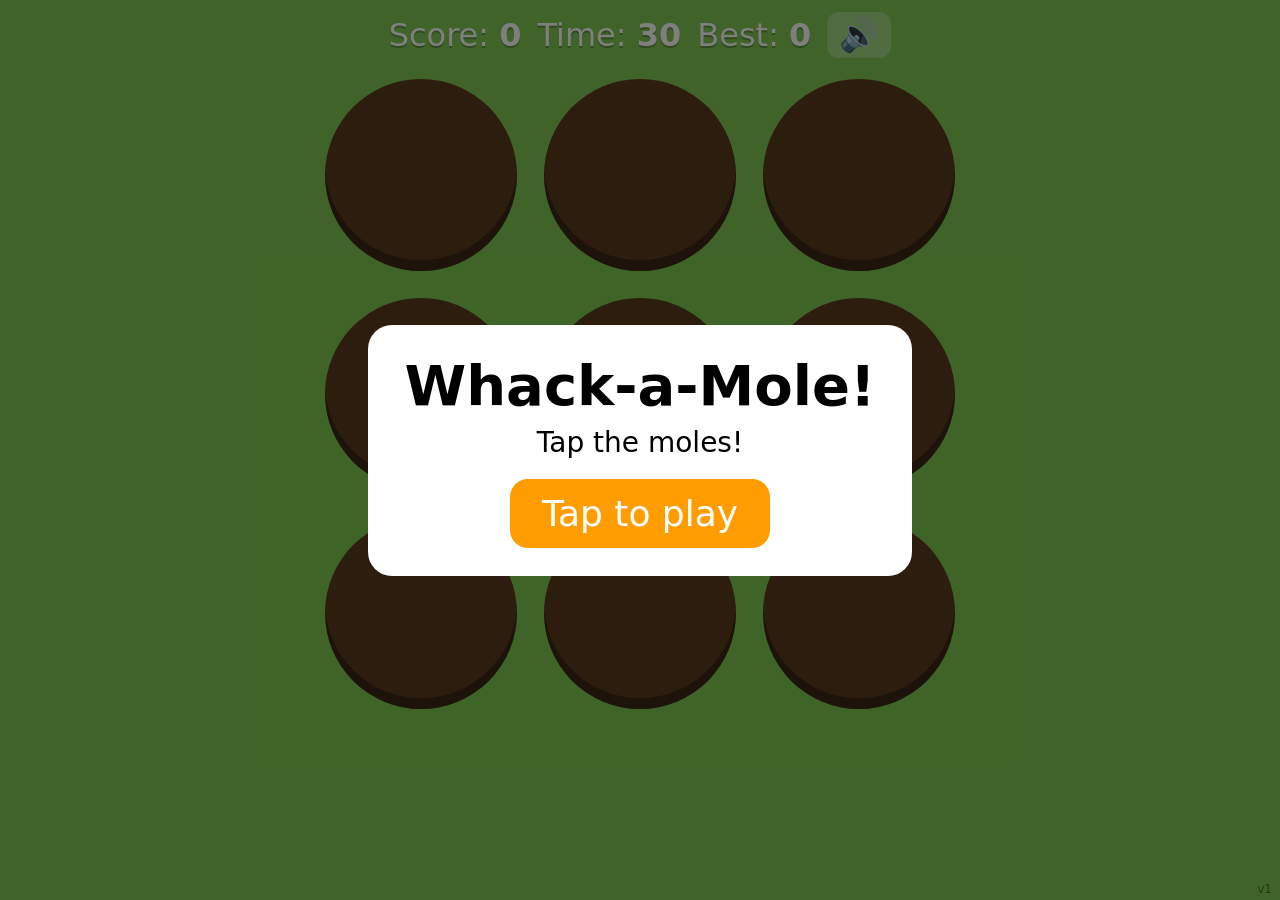
==== index.html @ 428bdbc0 "Adding first version" ====
<!DOCTYPE html>
<html lang="en">
<head>
  <meta charset="utf-8">
  <title>Whack-a-Mole</title>
  <meta name="viewport" content="width=device-width, initial-scale=1, maximum-scale=1, user-scalable=no, viewport-fit=cover">
  <meta name="apple-mobile-web-app-capable" content="yes">
  <meta name="mobile-web-app-capable" content="yes">
  <meta name="apple-mobile-web-app-title" content="Whack-a-Mole">
  <meta name="theme-color" content="#7ec850">
  <link rel="manifest" href="manifest.webmanifest">
  <link rel="apple-touch-icon" href="icon-192.png">
  <link rel="icon" href="icon-192.png">
  <link rel="stylesheet" href="style.css">
</head>
<body>
  <div id="hud">
    <div>Score: <b id="score">0</b></div>
    <div>Time: <b id="time">30</b></div>
    <div>Best: <b id="best">0</b></div>
    <button id="mute" aria-label="Sound on or off">🔊</button>
  </div>

  <div id="board"></div>

  <div id="overlay">
    <div id="overlay-box">
      <h1 id="overlay-title">Whack-a-Mole!</h1>
      <p id="overlay-text">Tap the moles!</p>
      <button id="start">Tap to play</button>
    </div>
  </div>

  <div id="version"></div>

  <script src="version.js"></script>
  <script src="game.js"></script>
</body>
</html>
---- style.css ----
* { box-sizing: border-box; -webkit-tap-highlight-color: transparent; }

html, body {
  margin: 0; height: 100%;
  background: var(--bg, #7ec850);
  font-family: "Trebuchet MS", "Comic Sans MS", system-ui, sans-serif;
  /* No zoom, no text select, no pull-to-refresh while playing */
  touch-action: manipulation;
  user-select: none; -webkit-user-select: none;
  overscroll-behavior: none;
}

body {
  display: flex; flex-direction: column; align-items: center;
  padding: env(safe-area-inset-top) 12px env(safe-area-inset-bottom);
}

#hud {
  display: flex; gap: 16px; align-items: center; justify-content: center;
  padding: 12px 0; font-size: clamp(18px, 4vw, 32px); color: #fff;
  text-shadow: 0 2px 0 rgba(0,0,0,.25);
}
#hud button {
  font-size: inherit; background: rgba(255,255,255,.3); border: 0;
  border-radius: 12px; padding: 4px 12px; cursor: pointer;
}

#board {
  display: grid; grid-template-columns: repeat(3, 1fr); gap: 3vmin;
  width: min(92vw, 70vh); margin-top: 1vh;
}

.hole {
  position: relative; aspect-ratio: 1; overflow: hidden;
  background: var(--hole, #5b3a1e); border-radius: 50%;
  box-shadow: inset 0 -1.2vmin 0 rgba(0,0,0,.35);
  cursor: pointer;
}
.mole {
  position: absolute; left: 0; right: 0; bottom: 0; text-align: center;
  font-size: min(16vw, 12vh); line-height: 1;
  transform: translateY(110%); transition: transform .12s ease-out;
  pointer-events: none;
}
.hole.up .mole { transform: translateY(8%); }
.hole.hit .mole { transform: translateY(8%) scale(.8) rotate(-15deg); }

#overlay {
  position: fixed; inset: 0; display: flex; align-items: center; justify-content: center;
  background: rgba(0,0,0,.5);
}
#overlay.hidden { display: none; }
#overlay-box {
  background: #fff; border-radius: 24px; padding: 28px 36px; text-align: center;
  max-width: 90vw;
}
#overlay-box h1 { margin: 0 0 8px; font-size: clamp(28px, 7vw, 56px); }
#overlay-box p  { margin: 0 0 20px; font-size: clamp(18px, 4vw, 28px); }
#start {
  font-size: clamp(22px, 5vw, 36px); padding: 14px 32px; border: 0; border-radius: 18px;
  background: #ff9d00; color: #fff; cursor: pointer; font-family: inherit;
}

#version { position: fixed; right: 8px; bottom: 4px; font-size: 12px; color: rgba(0,0,0,.4); }
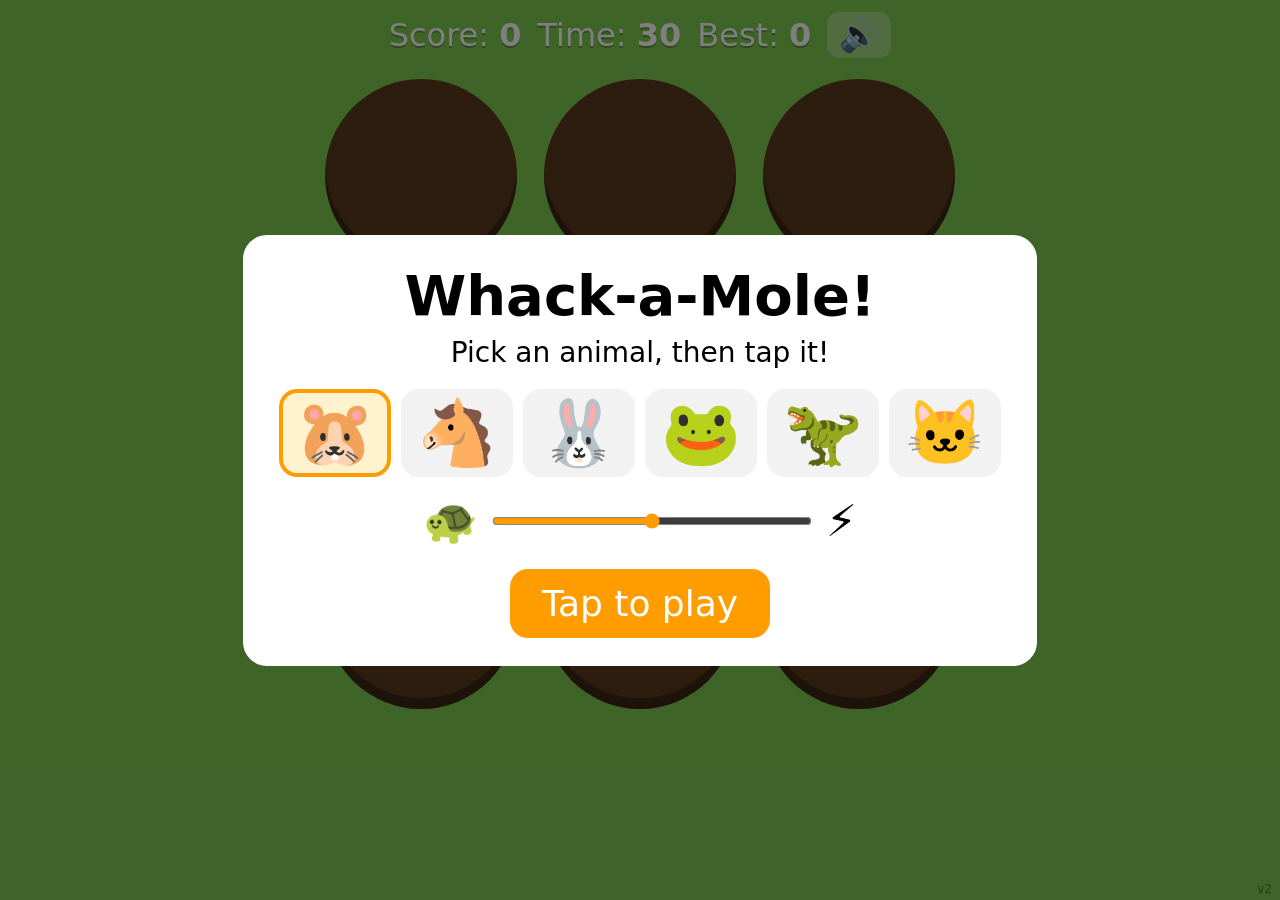
==== commit 04a03271: "adding speed control and other characters" ====
--- a/index.html
+++ b/index.html
@@ -26,7 +26,13 @@
   <div id="overlay">
     <div id="overlay-box">
       <h1 id="overlay-title">Whack-a-Mole!</h1>
-      <p id="overlay-text">Tap the moles!</p>
+      <p id="overlay-text">Pick an animal, then tap it!</p>
+      <div id="animals"></div>
+      <div id="speed-row">
+        <span aria-hidden="true">🐢</span>
+        <input type="range" id="speed" min="1" max="5" step="1" value="3" aria-label="Speed">
+        <span aria-hidden="true">⚡</span>
+      </div>
       <button id="start">Tap to play</button>
     </div>
   </div>
--- a/style.css
+++ b/style.css
@@ -62,3 +62,16 @@
 }
 
 #version { position: fixed; right: 8px; bottom: 4px; font-size: 12px; color: rgba(0,0,0,.4); }
+
+#animals { display: flex; flex-wrap: wrap; gap: 10px; justify-content: center; margin-bottom: 18px; }
+.animal-btn {
+  font-size: clamp(36px, 8vw, 64px); line-height: 1; padding: 8px 12px;
+  background: #f2f2f2; border: 4px solid transparent; border-radius: 18px; cursor: pointer;
+}
+.animal-btn.selected { background: #fff3cf; border-color: #ff9d00; }
+
+#speed-row {
+  display: flex; align-items: center; gap: 12px; justify-content: center;
+  font-size: clamp(28px, 6vw, 44px); margin-bottom: 22px;
+}
+#speed { width: min(55vw, 320px); height: 44px; accent-color: #ff9d00; }
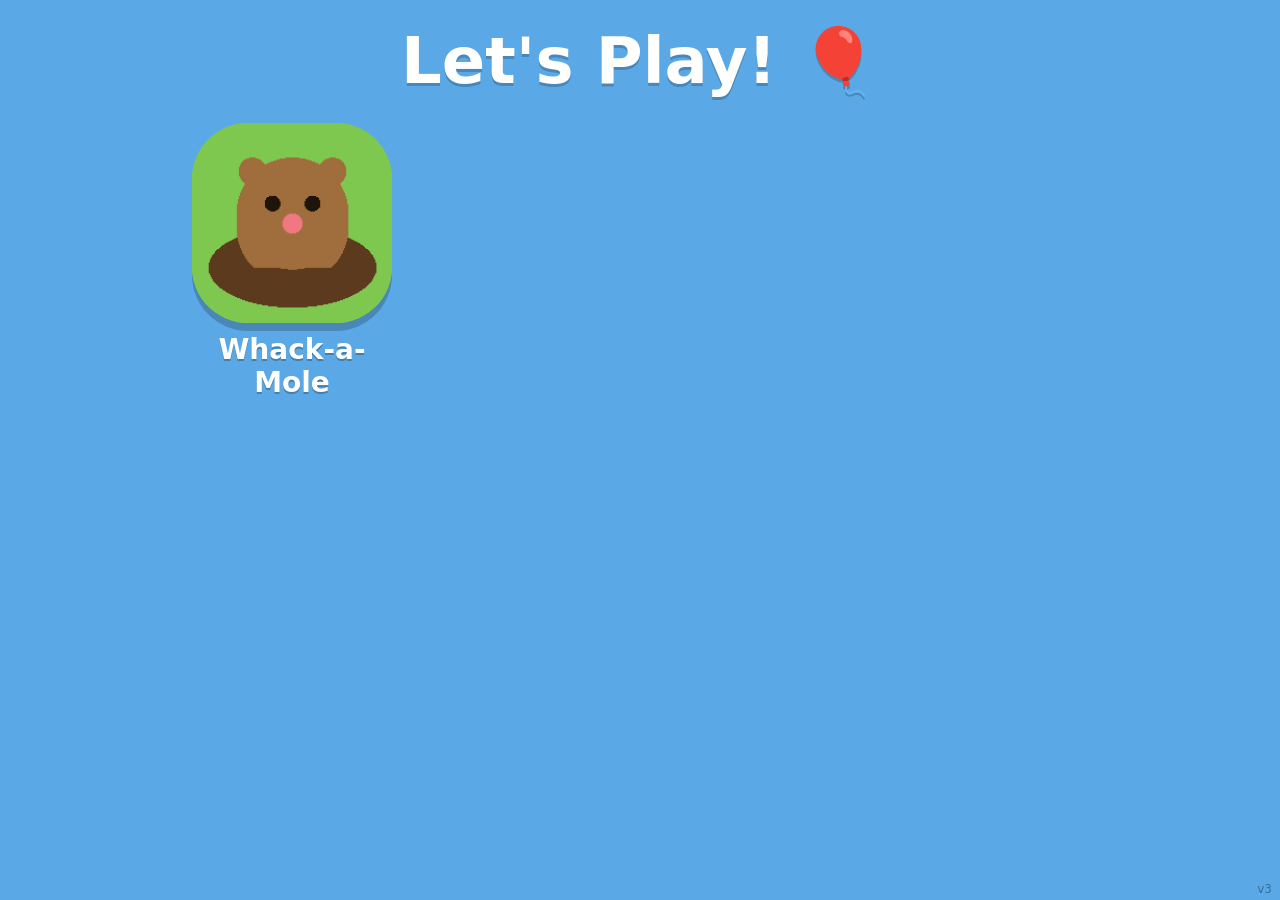
==== commit fed3757c: "Add gallery home page Home page builds one tile per game from games.js. Adds the shared web app mani" ====
--- a/index.html
+++ b/index.html
@@ -2,44 +2,24 @@
 <html lang="en">
 <head>
   <meta charset="utf-8">
-  <title>Whack-a-Mole</title>
+  <title>Games</title>
   <meta name="viewport" content="width=device-width, initial-scale=1, maximum-scale=1, user-scalable=no, viewport-fit=cover">
   <meta name="apple-mobile-web-app-capable" content="yes">
   <meta name="mobile-web-app-capable" content="yes">
-  <meta name="apple-mobile-web-app-title" content="Whack-a-Mole">
-  <meta name="theme-color" content="#7ec850">
+  <meta name="apple-mobile-web-app-title" content="Games">
+  <meta name="theme-color" content="#5aa9e6">
   <link rel="manifest" href="manifest.webmanifest">
   <link rel="apple-touch-icon" href="icon-192.png">
   <link rel="icon" href="icon-192.png">
-  <link rel="stylesheet" href="style.css">
+  <link rel="stylesheet" href="gallery.css">
 </head>
 <body>
-  <div id="hud">
-    <div>Score: <b id="score">0</b></div>
-    <div>Time: <b id="time">30</b></div>
-    <div>Best: <b id="best">0</b></div>
-    <button id="mute" aria-label="Sound on or off">🔊</button>
-  </div>
-
-  <div id="board"></div>
-
-  <div id="overlay">
-    <div id="overlay-box">
-      <h1 id="overlay-title">Whack-a-Mole!</h1>
-      <p id="overlay-text">Pick an animal, then tap it!</p>
-      <div id="animals"></div>
-      <div id="speed-row">
-        <span aria-hidden="true">🐢</span>
-        <input type="range" id="speed" min="1" max="5" step="1" value="3" aria-label="Speed">
-        <span aria-hidden="true">⚡</span>
-      </div>
-      <button id="start">Tap to play</button>
-    </div>
-  </div>
-
+  <h1>Let's Play! 🎈</h1>
+  <main id="games"></main>
   <div id="version"></div>
 
   <script src="version.js"></script>
-  <script src="game.js"></script>
+  <script src="games.js"></script>
+  <script src="gallery.js"></script>
 </body>
 </html>
--- a/gallery.css
+++ b/gallery.css
@@ -0,0 +1,47 @@
+* { box-sizing: border-box; -webkit-tap-highlight-color: transparent; }
+
+html, body {
+  margin: 0; min-height: 100%;
+  background: #5aa9e6;
+  font-family: "Trebuchet MS", "Comic Sans MS", system-ui, sans-serif;
+  touch-action: manipulation;
+  user-select: none; -webkit-user-select: none;
+}
+
+body {
+  padding: calc(env(safe-area-inset-top) + 16px) 16px calc(env(safe-area-inset-bottom) + 24px);
+}
+
+h1 {
+  margin: 8px 0 24px; text-align: center; color: #fff;
+  font-size: clamp(32px, 8vw, 64px);
+  text-shadow: 0 3px 0 rgba(0,0,0,.2);
+}
+
+#games {
+  display: grid; gap: clamp(16px, 4vw, 32px);
+  grid-template-columns: repeat(auto-fill, min(40vw, 200px));
+  justify-content: center;
+  max-width: 1000px; margin: 0 auto;
+}
+
+.game {
+  display: flex; flex-direction: column; align-items: center; gap: 10px;
+  text-decoration: none; color: #fff;
+}
+.art {
+  display: flex; align-items: center; justify-content: center;
+  width: 100%; aspect-ratio: 1; overflow: hidden;
+  background: var(--tile); border-radius: 28%;
+  font-size: min(22vw, 110px); line-height: 1;
+  box-shadow: 0 8px 0 rgba(0,0,0,.2);
+  transition: transform .1s;
+}
+.art img { width: 100%; height: 100%; object-fit: cover; }
+.game:active .art { transform: translateY(6px); box-shadow: 0 2px 0 rgba(0,0,0,.2); }
+.name {
+  font-size: clamp(18px, 4.5vw, 28px); font-weight: bold; text-align: center;
+  text-shadow: 0 2px 0 rgba(0,0,0,.25);
+}
+
+#version { position: fixed; right: 8px; bottom: 4px; font-size: 12px; color: rgba(0,0,0,.35); }
